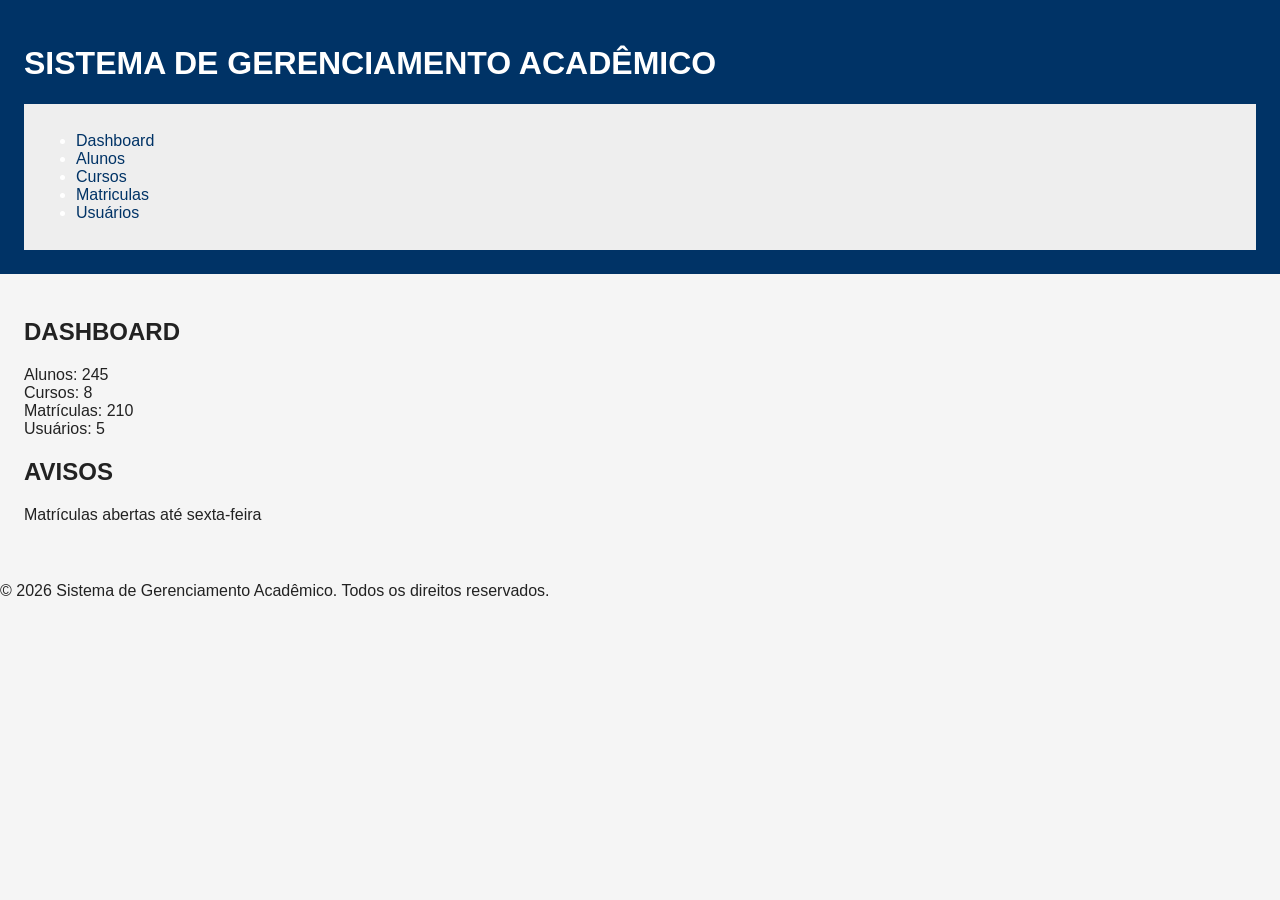
==== index.html @ df307594 "git commit" ====
<!DOCTYPE html>
<html lang="pt-BR">
<head>
    <meta charset="UTF-8">
    <meta name="viewport" content="width=device-width, initial-scale=1.0">
    <link rel="stylesheet" href="css/style.css">
    <title>Dashboard</title>
</head>
<body>
<header>
    <h1>SISTEMA DE GERENCIAMENTO ACADÊMICO</h1>
           <nav>
                <ul>
                    <li><a href="index.html">Dashboard</a></li>
                    <li><a href="alunos.html">Alunos</a></li>
                    <li><a href="cursos.html">Cursos</a></li>
                    <li><a href="matriculas.html">Matriculas</a></li>
                    <li><a href="usuarios.html">Usuários</a></li>
                </ul>
            </nav>
</header>
<main>
    <section>
        <h2>DASHBOARD</h2>
        Alunos: 245<br>
        Cursos: 8<br>
        Matrículas: 210<br>
        Usuários: 5<br>
    </section>
    <section>
        <h2>AVISOS</h2>
        Matrículas abertas até sexta-feira<br>
    </section>
</main>

<footer>
    <br>
    <p>© 2026 Sistema de Gerenciamento Acadêmico. Todos os direitos reservados.</p>
</footer>

</body>
</html>
---- css/style.css ----
* {
  box-sizing: border-box;
}

body {
  margin: 0;
  font-family: Arial, sans-serif;
  color: #222222;
  background-color: #f5f5f5;
}

header {
  background-color: #003366;
  color: white;
  padding: 24px;
}

nav {
  background-color: #eeeeee;
  padding: 12px;
}

nav a {
  color: #003366;
  text-decoration: none;
  margin-right: 16px;
}

main {
  padding: 24px;
}

.card {
background-color: white;
border: 1px solid #dddddd;
padding: 20px;
margin-bottom: 16px;
}
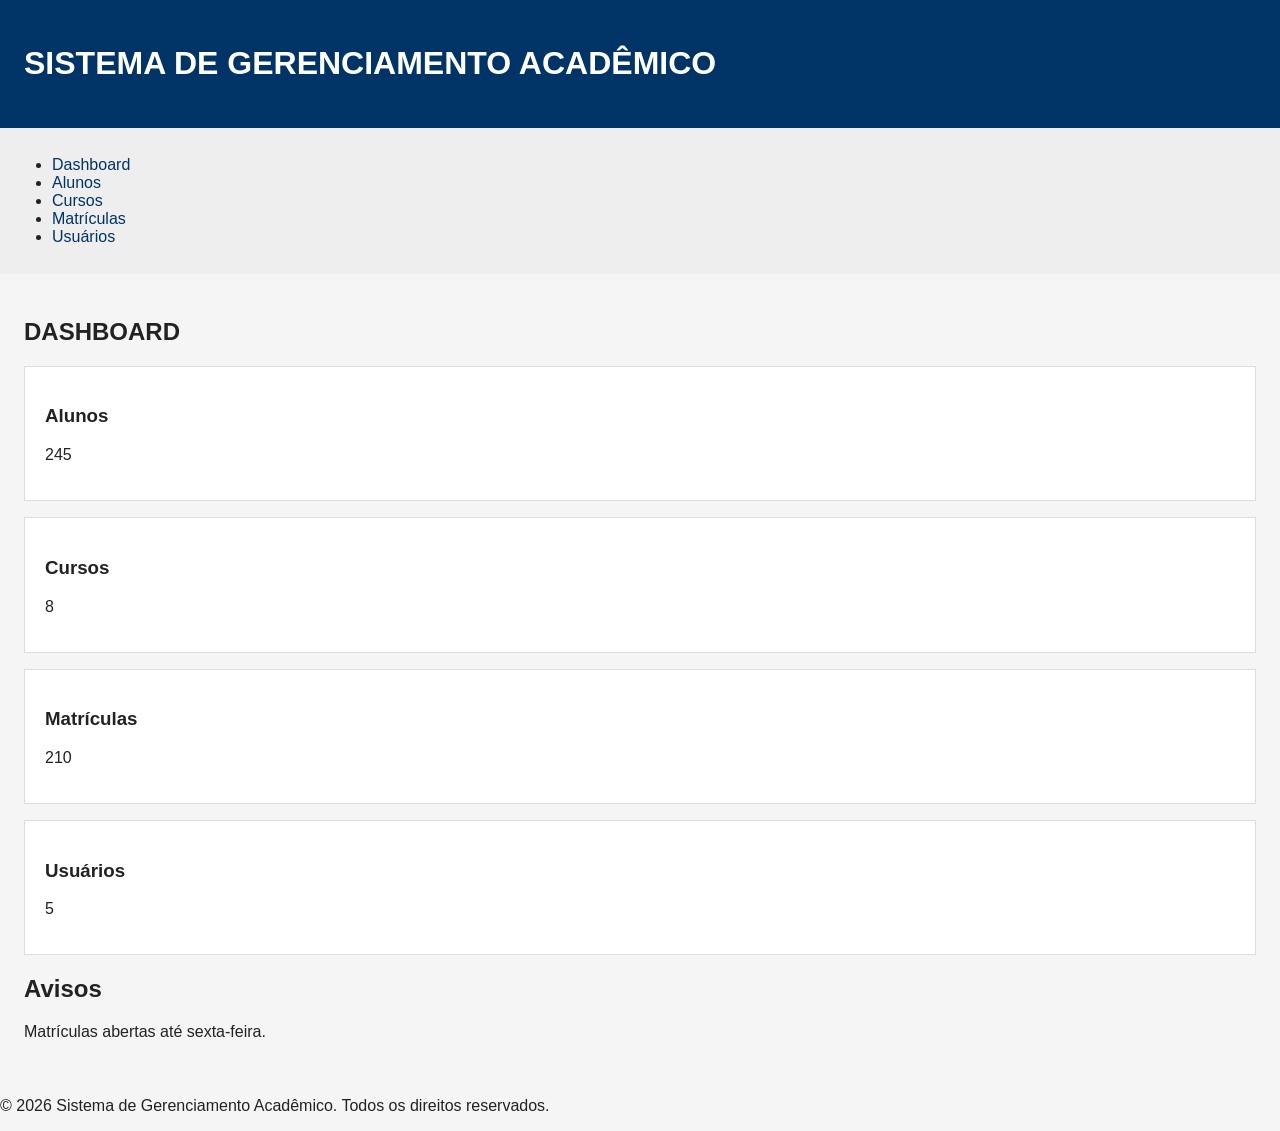
==== commit ff665d15: "versao2" ====
--- a/index.html
+++ b/index.html
@@ -6,35 +6,53 @@
     <link rel="stylesheet" href="css/style.css">
     <title>Dashboard</title>
 </head>
+
 <body>
-<header>
-    <h1>SISTEMA DE GERENCIAMENTO ACADÊMICO</h1>
+  <header>
+      <h1>SISTEMA DE GERENCIAMENTO ACADÊMICO</h1>
+  </header>
+
            <nav>
                 <ul>
                     <li><a href="index.html">Dashboard</a></li>
                     <li><a href="alunos.html">Alunos</a></li>
                     <li><a href="cursos.html">Cursos</a></li>
-                    <li><a href="matriculas.html">Matriculas</a></li>
+                    <li><a href="matriculas.html">Matrículas</a></li>
                     <li><a href="usuarios.html">Usuários</a></li>
                 </ul>
             </nav>
-</header>
+
 <main>
-    <section>
+    <section id="Dashboard">
         <h2>DASHBOARD</h2>
-        Alunos: 245<br>
-        Cursos: 8<br>
-        Matrículas: 210<br>
-        Usuários: 5<br>
+        <article class="card">
+          <h3>Alunos</h3>
+          <p>245</p>
+        </article>
+        <article class="card">
+          <h3>Cursos</h3>
+          <p>8</p>
+        </article>
+
+        <article class="card">
+          <h3>Matrículas</h3>
+          <p>210</p>
+        </article>
+
+        <article class="card">
+          <h3>Usuários</h3>
+          <p>5</p>
+        </article>
+
     </section>
-    <section>
-        <h2>AVISOS</h2>
-        Matrículas abertas até sexta-feira<br>
-    </section>
+
+    <aside class="aviso">
+       <h2>Avisos</h2>
+       <p>Matrículas abertas até sexta-feira.</p>
+    </aside>
 </main>
 
 <footer>
-    <br>
     <p>© 2026 Sistema de Gerenciamento Acadêmico. Todos os direitos reservados.</p>
 </footer>
 
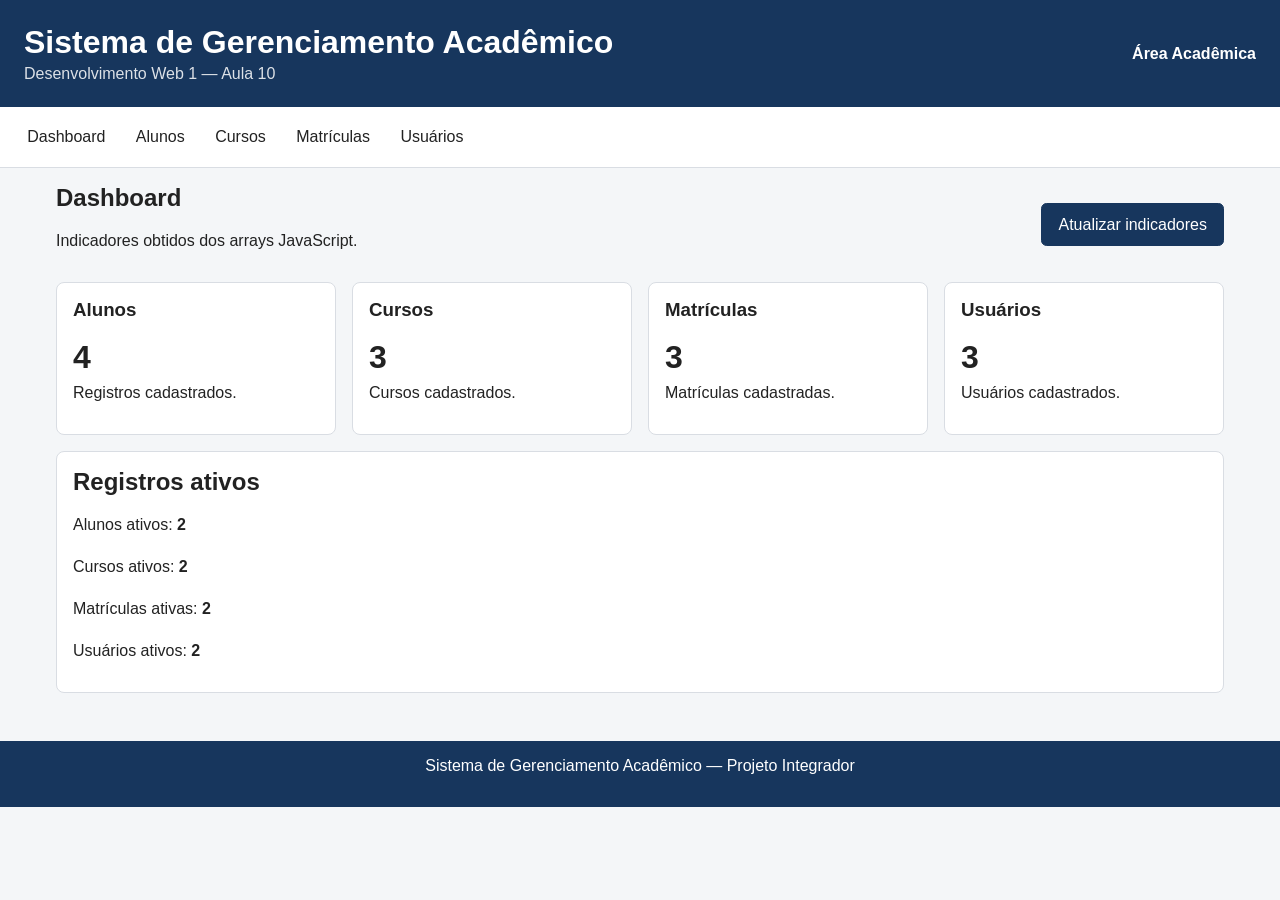
==== commit dbd6e6bf: "aula 10" ====
--- a/index.html
+++ b/index.html
@@ -1,60 +1,76 @@
-<!DOCTYPE html>
+<!doctype html>
 <html lang="pt-BR">
-<head>
-    <meta charset="UTF-8">
-    <meta name="viewport" content="width=device-width, initial-scale=1.0">
-    <link rel="stylesheet" href="css/style.css">
-    <title>Dashboard</title>
-</head>
-
-<body>
-  <header>
-      <h1>SISTEMA DE GERENCIAMENTO ACADÊMICO</h1>
-  </header>
-
-           <nav>
-                <ul>
-                    <li><a href="index.html">Dashboard</a></li>
-                    <li><a href="alunos.html">Alunos</a></li>
-                    <li><a href="cursos.html">Cursos</a></li>
-                    <li><a href="matriculas.html">Matrículas</a></li>
-                    <li><a href="usuarios.html">Usuários</a></li>
-                </ul>
-            </nav>
-
-<main>
-    <section id="Dashboard">
-        <h2>DASHBOARD</h2>
-        <article class="card">
-          <h3>Alunos</h3>
-          <p>245</p>
-        </article>
-        <article class="card">
-          <h3>Cursos</h3>
-          <p>8</p>
-        </article>
-
-        <article class="card">
-          <h3>Matrículas</h3>
-          <p>210</p>
-        </article>
-
-        <article class="card">
-          <h3>Usuários</h3>
-          <p>5</p>
-        </article>
-
-    </section>
-
-    <aside class="aviso">
-       <h2>Avisos</h2>
-       <p>Matrículas abertas até sexta-feira.</p>
-    </aside>
-</main>
-
-<footer>
-    <p>© 2026 Sistema de Gerenciamento Acadêmico. Todos os direitos reservados.</p>
-</footer>
-
-</body>
+  <head>
+    <meta charset="UTF-8" />
+    <meta name="viewport" content="width=device-width, initial-scale=1.0" />
+    <title>Dashboard | Sistema Acadêmico</title>
+    <link rel="stylesheet" href="css/style.css" />
+  </head>
+  <body>
+    <header class="cabecalho">
+      <div>
+        <h1 id="titulo-sistema">Sistema de Gerenciamento Acadêmico</h1>
+        <p class="subtitulo">Desenvolvimento Web 1 — Aula 10</p>
+      </div>
+      <span class="area-academica">Área Acadêmica</span>
+    </header>
+    <nav class="navegacao" aria-label="Navegação principal">
+      <ul class="menu">
+        <li><a href="index.html">Dashboard</a></li>
+        <li><a id="link-alunos" href="alunos.html">Alunos</a></li>
+        <li><a href="cursos.html">Cursos</a></li>
+        <li><a href="matriculas.html">Matrículas</a></li>
+        <li><a href="usuarios.html">Usuários</a></li>
+      </ul>
+    </nav>
+    <main>
+      <section id="dashboard">
+        <div class="secao-cabecalho">
+          <div>
+            <h2>Dashboard</h2>
+            <p>Indicadores obtidos dos arrays JavaScript.</p>
+          </div>
+          <button type="button" id="btn-atualizar-dashboard">
+            Atualizar indicadores
+          </button>
+        </div>
+        <div class="dashboard-grid">
+          <article class="card">
+            <h3>Alunos</h3>
+            <span class="indicador" id="total-alunos">0</span>
+            <p>Registros cadastrados.</p>
+          </article>
+          <article class="card">
+            <h3>Cursos</h3>
+            <span class="indicador" id="total-cursos">0</span>
+            <p>Cursos cadastrados.</p>
+          </article>
+          <article class="card">
+            <h3>Matrículas</h3>
+            <span class="indicador" id="total-matriculas">0</span>
+            <p>Matrículas cadastradas.</p>
+          </article>
+          <article class="card">
+            <h3>Usuários</h3>
+            <span class="indicador" id="total-usuarios">0</span>
+            <p>Usuários cadastrados.</p>
+          </article>
+        </div>
+        <section class="painel-secundario">
+          <h2>Registros ativos</h2>
+          <div class="lista-resumo">
+            <p>Alunos ativos: <strong id="alunos-ativos">0</strong></p>
+            <p>Cursos ativos: <strong id="cursos-ativos">0</strong></p>
+            <p>Matrículas ativas: <strong id="matriculas-ativas">0</strong></p>
+            <p>Usuários ativos: <strong id="usuarios-ativos">0</strong></p>
+          </div>
+        </section>
+      </section>
+    </main>
+    <footer class="rodape">
+      <p>Sistema de Gerenciamento Acadêmico — Projeto Integrador</p>
+    </footer>
+    <script src="js/dados.js"></script>
+    <script src="js/app.js"></script>
+  </body>
 </html>
--- a/css/style.css
+++ b/css/style.css
@@ -1,38 +1,327 @@
+/* ==========================================================================
+   Configurações Globais e Resets
+   ========================================================================== */
 * {
   box-sizing: border-box;
 }
 
+:root {
+  font-family: Arial, sans-serif;
+  color: #222;
+  background: #f4f6f8;
+}
+
 body {
   margin: 0;
-  font-family: Arial, sans-serif;
-  color: #222222;
-  background-color: #f5f5f5;
-}
-
-header {
-  background-color: #003366;
-  color: white;
-  padding: 24px;
-}
-
-nav {
-  background-color: #eeeeee;
-  padding: 12px;
-}
-
-nav a {
-  color: #003366;
+}
+
+h1, h2, h3, p {
+  margin-top: 0;
+}
+
+a {
+  color: inherit;
+}
+
+code {
+  font-family: Consolas, monospace;
+}
+
+/* ==========================================================================
+   Acessibilidade e Foco
+   ========================================================================== */
+button:focus,
+a:focus,
+input:focus,
+select:focus {
+  outline: 3px solid #9ec5fe;
+  outline-offset: 2px;
+}
+
+/* ==========================================================================
+   Cabeçalho e Navegação
+   ========================================================================== */
+.cabecalho {
+  display: flex;
+  flex-direction: column;
+  gap: .5rem;
+  padding: 1rem;
+  background: #17365d;
+  color: #fff;
+}
+
+.cabecalho h1 {
+  margin-bottom: .25rem;
+  font-size: 1.5rem;
+}
+
+.subtitulo {
+  margin: 0;
+  opacity: .85;
+}
+
+.area-academica {
+  font-weight: 700;
+}
+
+.navegacao {
+  padding: .75rem 1rem;
+  background: #fff;
+  border-bottom: 1px solid #d9dde3;
+}
+
+.menu {
+  display: flex;
+  flex-direction: column;
+  gap: .5rem;
+  padding: 0;
+  margin: 0;
+  list-style: none;
+}
+
+.menu a {
+  display: block;
+  padding: .55rem .7rem;
   text-decoration: none;
-  margin-right: 16px;
-}
-
+  border-radius: .35rem;
+}
+
+.menu a:hover,
+.menu a:focus {
+  background: #eef3f8;
+}
+
+/* ==========================================================================
+   Estrutura de Layout e Páginas
+   ========================================================================== */
 main {
-  padding: 24px;
+  width: 100%;
+  max-width: 1200px;
+  margin: 0 auto;
+  padding: 1rem;
+}
+
+.secao-cabecalho {
+  display: flex;
+  flex-direction: column;
+  gap: 1rem;
+  margin-bottom: 1rem;
+}
+
+.dashboard-grid,
+.lista-grid {
+  display: grid;
+  grid-template-columns: 1fr;
+  gap: 1rem;
+}
+
+/* ==========================================================================
+   Componentes, Cards e Painéis
+   ========================================================================== */
+.card,
+.painel-secundario,
+.detalhes,
+.preview,
+form {
+  background: #fff;
+  border: 1px solid #d9dde3;
+  border-radius: .5rem;
+  padding: 1rem;
 }
 
 .card {
-background-color: white;
-border: 1px solid #dddddd;
-padding: 20px;
-margin-bottom: 16px;
-}+  min-width: 0;
+}
+
+.indicador {
+  display: block;
+  margin: .5rem 0;
+  font-size: 2rem;
+  font-weight: 700;
+}
+
+.lista-resumo {
+  display: grid;
+  gap: .5rem;
+}
+
+.painel-secundario,
+.detalhes,
+.preview {
+  margin-top: 1rem;
+}
+
+.observacao {
+  margin-top: 1rem;
+  padding: .75rem;
+  background: #fff;
+  border-left: 4px solid #17365d;
+}
+
+.destaque {
+  border: 2px solid currentColor;
+}
+
+/* ==========================================================================
+   Formulários e Elementos de Entrada
+   ========================================================================== */
+.filtros {
+  display: grid;
+  grid-template-columns: 1fr;
+  gap: 1rem;
+  align-items: end;
+  margin-bottom: 1rem;
+}
+
+label {
+  display: block;
+  margin-bottom: .35rem;
+  font-weight: 700;
+}
+
+input, select, textarea, button {
+  font: inherit;
+}
+
+input, select, textarea {
+  width: 100%;
+  padding: .7rem;
+  border: 1px solid #bfc6cf;
+  border-radius: .35rem;
+}
+
+fieldset {
+  margin: 0 0 1rem;
+  padding: 1rem;
+  border: 1px solid #d9dde3;
+  border-radius: .35rem;
+}
+
+fieldset input,
+fieldset select {
+  margin-bottom: 1rem;
+}
+
+/* ==========================================================================
+   Botões e Ações
+   ========================================================================== */
+button,
+.botao-link {
+  display: inline-block;
+  padding: .7rem 1rem;
+  border: 1px solid #17365d;
+  border-radius: .35rem;
+  background: #17365d;
+  color: #fff;
+  text-decoration: none;
+  cursor: pointer;
+}
+
+.botao-secundario {
+  background: #fff;
+  color: #17365d;
+}
+
+.acoes,
+.card-acoes {
+  display: flex;
+  flex-direction: column;
+  gap: .75rem;
+}
+
+.card-acoes {
+  margin-top: 1rem;
+}
+
+/* ==========================================================================
+   Estados, Mensagens e Status
+   ========================================================================== */
+.mensagem {
+  min-height: 1.5rem;
+  font-weight: 700;
+}
+
+.mensagem-sucesso {
+  color: #165b33;
+}
+
+.mensagem-aviso {
+  color: #8a4b00;
+}
+
+.status-ativo {
+  font-weight: 700;
+}
+
+.status-inativo {
+  opacity: .7;
+}
+
+.status-trancado {
+  font-style: italic;
+}
+
+/* ==========================================================================
+   Rodapé
+   ========================================================================== */
+.rodape {
+  margin-top: 2rem;
+  padding: 1rem;
+  text-align: center;
+  background: #17365d;
+  color: #fff;
+}
+
+/* ==========================================================================
+   Media Queries (Responsividade)
+   ========================================================================== */
+@media (min-width: 768px) {
+  .cabecalho {
+    flex-direction: row;
+    justify-content: space-between;
+    align-items: center;
+    padding: 1.5rem;
+  }
+
+  .cabecalho h1 {
+    font-size: 2rem;
+  }
+
+  .menu {
+    flex-direction: row;
+    flex-wrap: wrap;
+  }
+
+  .secao-cabecalho {
+    flex-direction: row;
+    justify-content: space-between;
+    align-items: center;
+  }
+
+  .dashboard-grid {
+    grid-template-columns: repeat(2, 1fr);
+  }
+
+  .lista-grid {
+    grid-template-columns: repeat(2, 1fr);
+  }
+
+  .filtros {
+    grid-template-columns: 2fr 1fr auto;
+  }
+
+  .acoes,
+  .card-acoes {
+    flex-direction: row;
+  }
+}
+
+@media (min-width: 1024px) {
+  .dashboard-grid {
+    grid-template-columns: repeat(4, 1fr);
+  }
+
+  .lista-grid {
+    grid-template-columns: repeat(3, 1fr);
+  }
+}
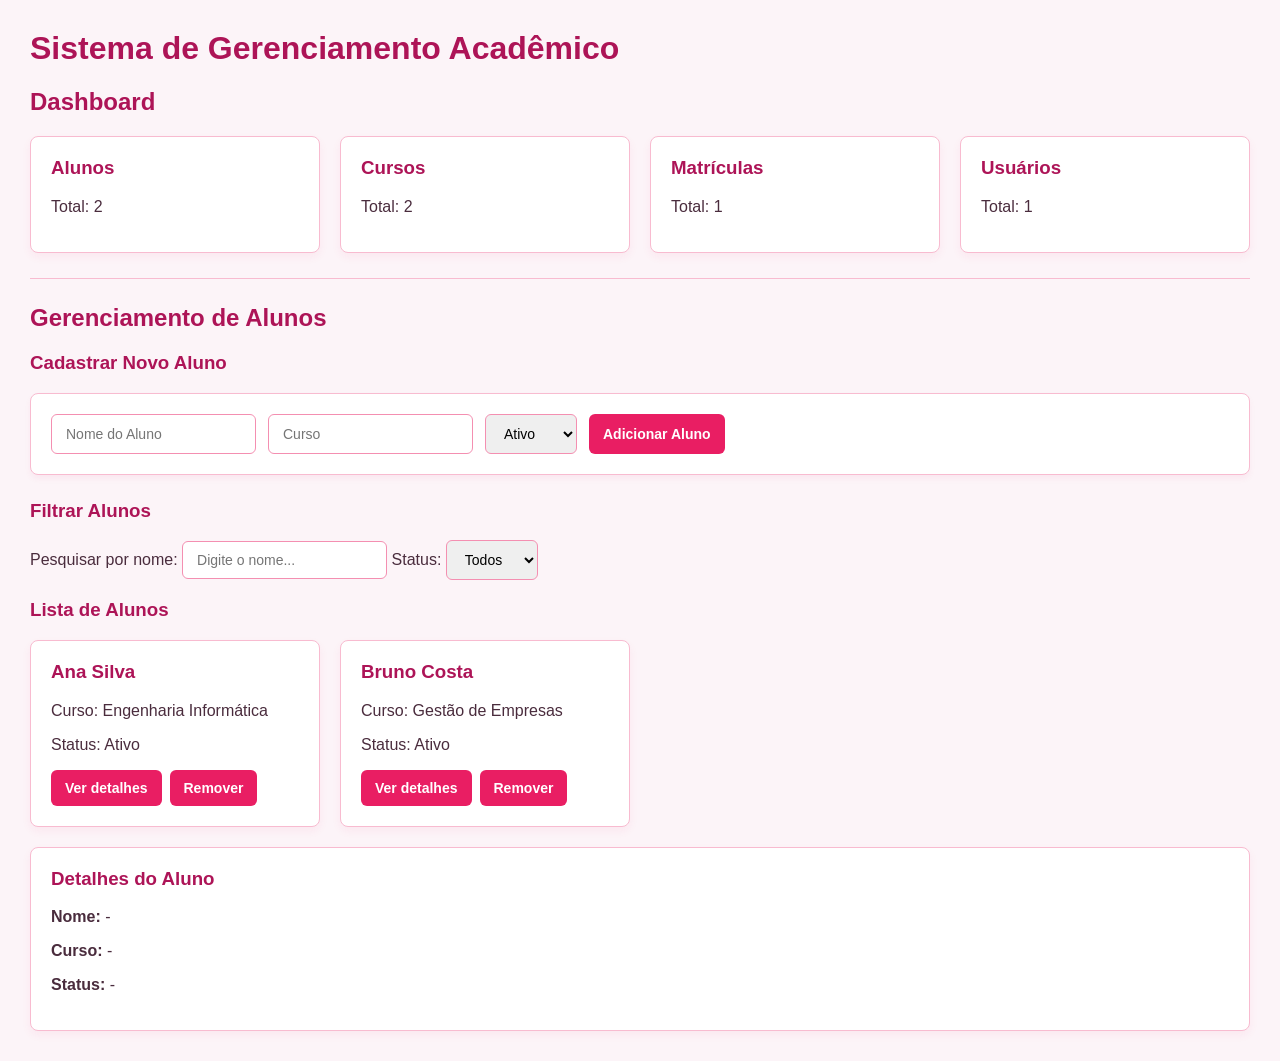
==== commit 9492a626: "novas atualizações" ====
--- a/index.html
+++ b/index.html
@@ -1,76 +1,308 @@
-<!doctype html>
-<html lang="pt-BR">
-  <head>
-    <meta charset="UTF-8" />
-    <meta name="viewport" content="width=device-width, initial-scale=1.0" />
-    <title>Dashboard | Sistema Acadêmico</title>
-    <link rel="stylesheet" href="css/style.css" />
-  </head>
-  <body>
-    <header class="cabecalho">
-      <div>
-        <h1 id="titulo-sistema">Sistema de Gerenciamento Acadêmico</h1>
-        <p class="subtitulo">Desenvolvimento Web 1 — Aula 10</p>
-      </div>
-      <span class="area-academica">Área Acadêmica</span>
-    </header>
-    <nav class="navegacao" aria-label="Navegação principal">
-      <ul class="menu">
-        <li><a href="index.html">Dashboard</a></li>
-        <li><a id="link-alunos" href="alunos.html">Alunos</a></li>
-        <li><a href="cursos.html">Cursos</a></li>
-        <li><a href="matriculas.html">Matrículas</a></li>
-        <li><a href="usuarios.html">Usuários</a></li>
-      </ul>
-    </nav>
-    <main>
-      <section id="dashboard">
-        <div class="secao-cabecalho">
-          <div>
-            <h2>Dashboard</h2>
-            <p>Indicadores obtidos dos arrays JavaScript.</p>
-          </div>
-          <button type="button" id="btn-atualizar-dashboard">
-            Atualizar indicadores
-          </button>
+<!DOCTYPE html>
+<html lang="pt">
+<head>
+    <meta charset="UTF-8">
+    <title>Sistema Acadêmico - Rosa Elegante</title>
+    <style>
+        /* TEMA ROSA ELEGANTE */
+        body {
+            font-family: 'Segoe UI', Tahoma, Geneva, Verdana, sans-serif;
+            margin: 30px;
+            background-color: #fcf4f8;
+            color: #4a2c3d;
+        }
+
+        h1, h2, h3 {
+            color: #ad1457;
+        }
+
+        form {
+            margin-bottom: 25px;
+            display: flex;
+            gap: 12px;
+            flex-wrap: wrap;
+            background: #ffffff;
+            padding: 20px;
+            border-radius: 8px;
+            box-shadow: 0 4px 6px rgba(216, 27, 96, 0.05);
+            border: 1px solid #f8bbd0;
+        }
+
+        input, select, button {
+            padding: 10px 14px;
+            font-size: 14px;
+            border-radius: 6px;
+            border: 1px solid #f48fb1;
+        }
+
+        input:focus, select:focus {
+            outline: none;
+            border-color: #e91e63;
+            box-shadow: 0 0 5px rgba(233, 30, 99, 0.2);
+        }
+
+        button {
+            background-color: #e91e63;
+            color: white;
+            border: none;
+            cursor: pointer;
+            font-weight: 600;
+            transition: background 0.2s ease;
+        }
+
+        button:hover {
+            background-color: #c2185b;
+        }
+
+        hr {
+            margin: 25px 0;
+            border: 0;
+            border-top: 1px solid #f8bbd0;
+        }
+
+        .lista-grid {
+            display: grid;
+            grid-template-columns: repeat(auto-fill, minmax(250px, 1fr));
+            gap: 20px;
+        }
+
+        .card {
+            background: #fff;
+            border: 1px solid #f8bbd0;
+            padding: 20px;
+            border-radius: 8px;
+            box-shadow: 0 4px 10px rgba(233, 30, 99, 0.06);
+            transition: transform 0.2s ease;
+        }
+
+        .card:hover {
+            transform: translateY(-2px);
+            box-shadow: 0 6px 12px rgba(233, 30, 99, 0.1);
+        }
+
+        .card h3 {
+            margin-top: 0;
+            color: #ad1457;
+        }
+    </style>
+</head>
+<body>
+
+    <h1>Sistema de Gerenciamento Acadêmico</h1>
+
+    <!-- 1. DASHBOARD -->
+    <section>
+        <h2>Dashboard</h2>
+        <div class="lista-grid">
+            <div class="card">
+                <h3>Alunos</h3>
+                <p>Total: <span id="total-alunos">0</span></p>
+            </div>
+            <div class="card">
+                <h3>Cursos</h3>
+                <p>Total: <span id="total-cursos">0</span></p>
+            </div>
+            <div class="card">
+                <h3>Matrículas</h3>
+                <p>Total: <span id="total-matriculas">0</span></p>
+            </div>
+            <div class="card">
+                <h3>Usuários</h3>
+                <p>Total: <span id="total-usuarios">0</span></p>
+            </div>
         </div>
-        <div class="dashboard-grid">
-          <article class="card">
-            <h3>Alunos</h3>
-            <span class="indicador" id="total-alunos">0</span>
-            <p>Registros cadastrados.</p>
-          </article>
-          <article class="card">
-            <h3>Cursos</h3>
-            <span class="indicador" id="total-cursos">0</span>
-            <p>Cursos cadastrados.</p>
-          </article>
-          <article class="card">
-            <h3>Matrículas</h3>
-            <span class="indicador" id="total-matriculas">0</span>
-            <p>Matrículas cadastradas.</p>
-          </article>
-          <article class="card">
-            <h3>Usuários</h3>
-            <span class="indicador" id="total-usuarios">0</span>
-            <p>Usuários cadastrados.</p>
-          </article>
+    </section>
+
+    <hr>
+
+    <!-- 2. GESTÃO DE ALUNOS -->
+    <section>
+        <h2>Gerenciamento de Alunos</h2>
+
+        <h3>Cadastrar Novo Aluno</h3>
+        <form id="form-aluno">
+            <input type="text" id="nome-aluno" placeholder="Nome do Aluno" required>
+            <input type="text" id="curso-aluno" placeholder="Curso" required>
+            <select id="status-aluno">
+                <option value="Ativo">Ativo</option>
+                <option value="Inativo">Inativo</option>
+            </select>
+            <button type="submit">Adicionar Aluno</button>
+        </form>
+
+        <h3>Filtrar Alunos</h3>
+        <div>
+            <label for="busca">Pesquisar por nome:</label>
+            <input type="text" id="busca" placeholder="Digite o nome...">
+            
+            <label for="filtro-status">Status:</label>
+            <select id="filtro-status">
+                <option value="">Todos</option>
+                <option value="Ativo">Ativo</option>
+                <option value="Inativo">Inativo</option>
+            </select>
         </div>
-        <section class="painel-secundario">
-          <h2>Registros ativos</h2>
-          <div class="lista-resumo">
-            <p>Alunos ativos: <strong id="alunos-ativos">0</strong></p>
-            <p>Cursos ativos: <strong id="cursos-ativos">0</strong></p>
-            <p>Matrículas ativas: <strong id="matriculas-ativas">0</strong></p>
-            <p>Usuários ativos: <strong id="usuarios-ativos">0</strong></p>
-          </div>
-        </section>
-      </section>
-    </main>
-    <footer class="rodape">
-      <p>Sistema de Gerenciamento Acadêmico — Projeto Integrador</p>
-    </footer>
-    <script src="js/dados.js"></script>
-    <script src="js/app.js"></script>
-  </body>
-</html>
+
+        <h3>Lista de Alunos</h3>
+        <div id="lista-alunos" class="lista-grid"></div>
+
+        <div id="detalhes-aluno" class="card" style="margin-top: 20px;">
+            <h3>Detalhes do Aluno</h3>
+            <p><strong>Nome:</strong> <span id="detalhe-nome">-</span></p>
+            <p><strong>Curso:</strong> <span id="detalhe-curso">-</span></p>
+            <p><strong>Status:</strong> <span id="detalhe-status">-</span></p>
+        </div>
+    </section>
+
+    <!-- SCRIPT INTEGRADO SEM DEPENDÊNCIA DE FICHEIROS EXTERNOS -->
+    <script>
+        // Dados Iniciais
+        const alunos = [
+            { id: 1, nome: "Ana Silva", curso: "Engenharia Informática", status: "Ativo" },
+            { id: 2, nome: "Bruno Costa", curso: "Gestão de Empresas", status: "Ativo" }
+        ];
+
+        const cursosCadastrados = [
+            { id: 1, nome: "Engenharia Informática", cargaHoraria: "360h" },
+            { id: 2, nome: "Gestão de Empresas", cargaHoraria: "300h" }
+        ];
+
+        const matriculas = [
+            { id: "MAT-202601", aluno: "Ana Silva", curso: "Engenharia Informática", data: "03/03/2026", turno: "Manhã", semestre: "1º Semestre", status: "Confirmada" }
+        ];
+
+        const usuarios = [
+            { id: 1, nome: "Administrador", email: "admin@escola.com", perfil: "Administrador" }
+        ];
+
+        // Funções do Sistema
+        function atualizarDashboard() {
+            const elAlunos = document.querySelector("#total-alunos");
+            const elCursos = document.querySelector("#total-cursos");
+            const elMatriculas = document.querySelector("#total-matriculas");
+            const elUsuarios = document.querySelector("#total-usuarios");
+
+            if (elAlunos) elAlunos.textContent = alunos.length;
+            if (elCursos) elCursos.textContent = cursosCadastrados.length;
+            if (elMatriculas) elMatriculas.textContent = matriculas.length;
+            if (elUsuarios) elUsuarios.textContent = usuarios.length;
+        }
+
+        function criarCardAluno(aluno) {
+            const cardAluno = document.createElement("article");
+            cardAluno.classList.add("card");
+
+            const nome = document.createElement("h3");
+            nome.textContent = aluno.nome;
+
+            const curso = document.createElement("p");
+            curso.textContent = `Curso: ${aluno.curso}`;
+
+            const status = document.createElement("p");
+            status.textContent = `Status: ${aluno.status}`;
+
+            const btnDetalhes = document.createElement("button");
+            btnDetalhes.textContent = "Ver detalhes";
+            btnDetalhes.style.marginRight = "8px";
+            btnDetalhes.addEventListener("click", () => exibirDetalhesAluno(aluno));
+
+            const btnRemover = document.createElement("button");
+            btnRemover.textContent = "Remover";
+            btnRemover.addEventListener("click", () => {
+                const index = alunos.findIndex(a => a.id === aluno.id);
+                if (index !== -1) {
+                    alunos.splice(index, 1);
+                    aplicarFiltros();
+                    atualizarDashboard();
+                }
+            });
+
+            cardAluno.append(nome, curso, status, btnDetalhes, btnRemover);
+            return cardAluno;
+        }
+
+        function renderizarAlunos(lista) {
+            const listaAlunosElemento = document.querySelector("#lista-alunos");
+            if (!listaAlunosElemento) return;
+
+            listaAlunosElemento.textContent = "";
+
+            for (const aluno of lista) {
+                const card = criarCardAluno(aluno);
+                listaAlunosElemento.append(card);
+            }
+        }
+
+        function aplicarFiltros() {
+            const campoBusca = document.querySelector("#busca");
+            const filtroStatus = document.querySelector("#filtro-status");
+
+            const termo = campoBusca ? campoBusca.value.toLowerCase() : "";
+            const statusSelecionado = filtroStatus ? filtroStatus.value.toLowerCase() : "";
+
+            const filtrados = alunos.filter((aluno) => {
+                const correspondeNome = aluno.nome.toLowerCase().includes(termo);
+                const correspondeStatus = statusSelecionado === "" || aluno.status.toLowerCase() === statusSelecionado;
+                return correspondeNome && correspondeStatus;
+            });
+
+            const listaAlunosElemento = document.querySelector("#lista-alunos");
+            if (!listaAlunosElemento) return;
+
+            listaAlunosElemento.textContent = "";
+
+            if (filtrados.length === 0) {
+                const mensagem = document.createElement("p");
+                mensagem.textContent = "Nenhum aluno encontrado.";
+                listaAlunosElemento.append(mensagem);
+            } else {
+                renderizarAlunos(filtrados);
+            }
+        }
+
+        function exibirDetalhesAluno(aluno) {
+            const elNome = document.querySelector("#detalhe-nome");
+            const elCurso = document.querySelector("#detalhe-curso");
+            const elStatus = document.querySelector("#detalhe-status");
+
+            if (elNome) elNome.textContent = aluno.nome;
+            if (elCurso) elCurso.textContent = aluno.curso;
+            if (elStatus) elStatus.textContent = aluno.status;
+        }
+
+        // Eventos
+        document.addEventListener("DOMContentLoaded", () => {
+            atualizarDashboard();
+            renderizarAlunos(alunos);
+
+            const formAluno = document.querySelector("#form-aluno");
+            if (formAluno) {
+                formAluno.addEventListener("submit", function(evento) {
+                    evento.preventDefault();
+
+                    const nomeInput = document.querySelector("#nome-aluno").value;
+                    const cursoInput = document.querySelector("#curso-aluno").value;
+                    const statusInput = document.querySelector("#status-aluno").value;
+
+                    const novoAluno = {
+                        id: alunos.length + 1,
+                        nome: nomeInput,
+                        curso: cursoInput,
+                        status: statusInput
+                    };
+
+                    alunos.push(novoAluno);
+                    aplicarFiltros();
+                    atualizarDashboard();
+                    formAluno.reset();
+                });
+            }
+
+            const campoBusca = document.querySelector("#busca");
+            const filtroStatus = document.querySelector("#filtro-status");
+            if (campoBusca) campoBusca.addEventListener("input", aplicarFiltros);
+            if (filtroStatus) filtroStatus.addEventListener("change", aplicarFiltros);
+        });
+    </script>
+</body>
+</html>
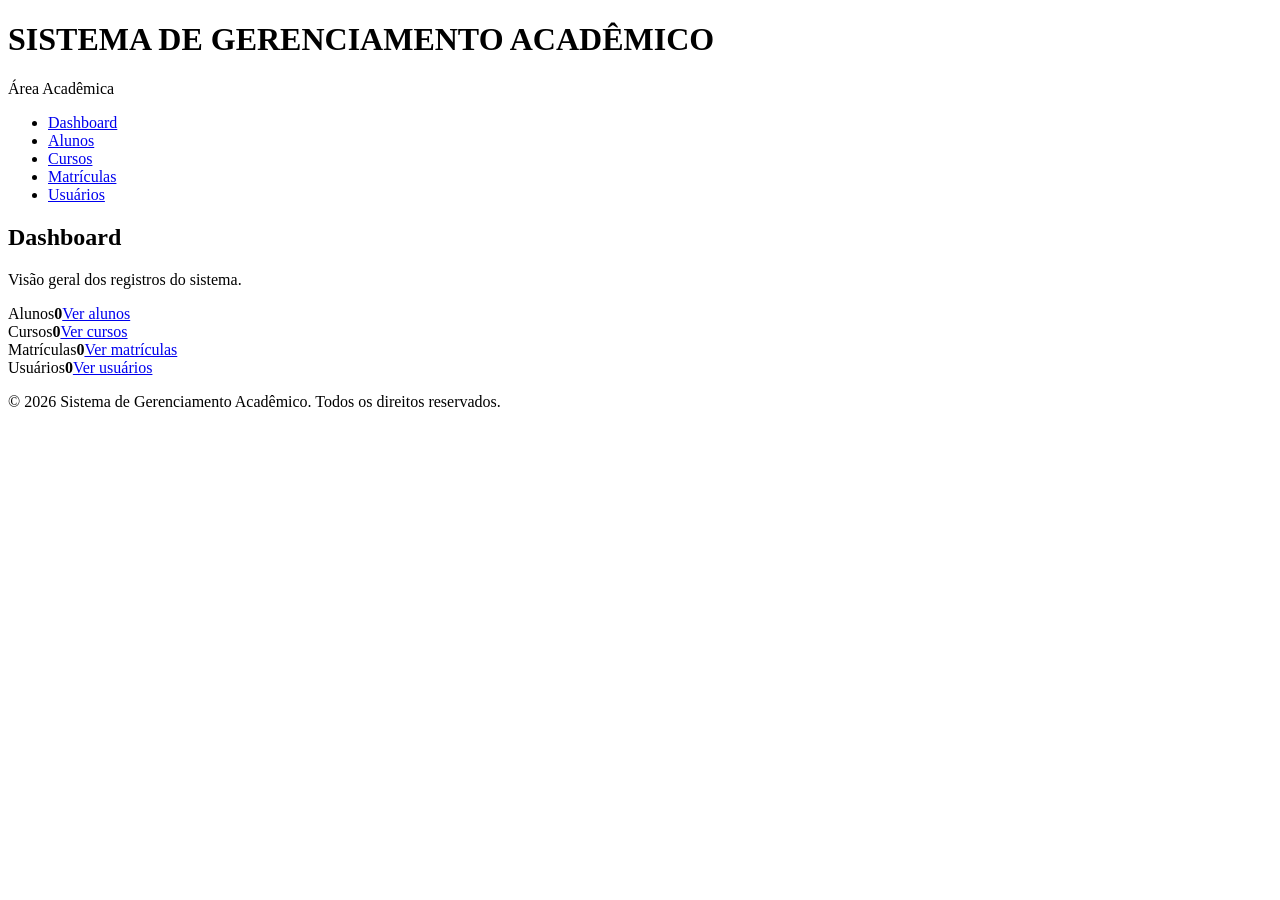
==== commit e8243d48: "atualização 11_part3" ====
--- a/index.html
+++ b/index.html
@@ -1,308 +1,11 @@
 <!DOCTYPE html>
-<html lang="pt">
-<head>
-    <meta charset="UTF-8">
-    <title>Sistema Acadêmico - Rosa Elegante</title>
-    <style>
-        /* TEMA ROSA ELEGANTE */
-        body {
-            font-family: 'Segoe UI', Tahoma, Geneva, Verdana, sans-serif;
-            margin: 30px;
-            background-color: #fcf4f8;
-            color: #4a2c3d;
-        }
-
-        h1, h2, h3 {
-            color: #ad1457;
-        }
-
-        form {
-            margin-bottom: 25px;
-            display: flex;
-            gap: 12px;
-            flex-wrap: wrap;
-            background: #ffffff;
-            padding: 20px;
-            border-radius: 8px;
-            box-shadow: 0 4px 6px rgba(216, 27, 96, 0.05);
-            border: 1px solid #f8bbd0;
-        }
-
-        input, select, button {
-            padding: 10px 14px;
-            font-size: 14px;
-            border-radius: 6px;
-            border: 1px solid #f48fb1;
-        }
-
-        input:focus, select:focus {
-            outline: none;
-            border-color: #e91e63;
-            box-shadow: 0 0 5px rgba(233, 30, 99, 0.2);
-        }
-
-        button {
-            background-color: #e91e63;
-            color: white;
-            border: none;
-            cursor: pointer;
-            font-weight: 600;
-            transition: background 0.2s ease;
-        }
-
-        button:hover {
-            background-color: #c2185b;
-        }
-
-        hr {
-            margin: 25px 0;
-            border: 0;
-            border-top: 1px solid #f8bbd0;
-        }
-
-        .lista-grid {
-            display: grid;
-            grid-template-columns: repeat(auto-fill, minmax(250px, 1fr));
-            gap: 20px;
-        }
-
-        .card {
-            background: #fff;
-            border: 1px solid #f8bbd0;
-            padding: 20px;
-            border-radius: 8px;
-            box-shadow: 0 4px 10px rgba(233, 30, 99, 0.06);
-            transition: transform 0.2s ease;
-        }
-
-        .card:hover {
-            transform: translateY(-2px);
-            box-shadow: 0 6px 12px rgba(233, 30, 99, 0.1);
-        }
-
-        .card h3 {
-            margin-top: 0;
-            color: #ad1457;
-        }
-    </style>
-</head>
-<body>
-
-    <h1>Sistema de Gerenciamento Acadêmico</h1>
-
-    <!-- 1. DASHBOARD -->
-    <section>
-        <h2>Dashboard</h2>
-        <div class="lista-grid">
-            <div class="card">
-                <h3>Alunos</h3>
-                <p>Total: <span id="total-alunos">0</span></p>
-            </div>
-            <div class="card">
-                <h3>Cursos</h3>
-                <p>Total: <span id="total-cursos">0</span></p>
-            </div>
-            <div class="card">
-                <h3>Matrículas</h3>
-                <p>Total: <span id="total-matriculas">0</span></p>
-            </div>
-            <div class="card">
-                <h3>Usuários</h3>
-                <p>Total: <span id="total-usuarios">0</span></p>
-            </div>
-        </div>
-    </section>
-
-    <hr>
-
-    <!-- 2. GESTÃO DE ALUNOS -->
-    <section>
-        <h2>Gerenciamento de Alunos</h2>
-
-        <h3>Cadastrar Novo Aluno</h3>
-        <form id="form-aluno">
-            <input type="text" id="nome-aluno" placeholder="Nome do Aluno" required>
-            <input type="text" id="curso-aluno" placeholder="Curso" required>
-            <select id="status-aluno">
-                <option value="Ativo">Ativo</option>
-                <option value="Inativo">Inativo</option>
-            </select>
-            <button type="submit">Adicionar Aluno</button>
-        </form>
-
-        <h3>Filtrar Alunos</h3>
-        <div>
-            <label for="busca">Pesquisar por nome:</label>
-            <input type="text" id="busca" placeholder="Digite o nome...">
-            
-            <label for="filtro-status">Status:</label>
-            <select id="filtro-status">
-                <option value="">Todos</option>
-                <option value="Ativo">Ativo</option>
-                <option value="Inativo">Inativo</option>
-            </select>
-        </div>
-
-        <h3>Lista de Alunos</h3>
-        <div id="lista-alunos" class="lista-grid"></div>
-
-        <div id="detalhes-aluno" class="card" style="margin-top: 20px;">
-            <h3>Detalhes do Aluno</h3>
-            <p><strong>Nome:</strong> <span id="detalhe-nome">-</span></p>
-            <p><strong>Curso:</strong> <span id="detalhe-curso">-</span></p>
-            <p><strong>Status:</strong> <span id="detalhe-status">-</span></p>
-        </div>
-    </section>
-
-    <!-- SCRIPT INTEGRADO SEM DEPENDÊNCIA DE FICHEIROS EXTERNOS -->
-    <script>
-        // Dados Iniciais
-        const alunos = [
-            { id: 1, nome: "Ana Silva", curso: "Engenharia Informática", status: "Ativo" },
-            { id: 2, nome: "Bruno Costa", curso: "Gestão de Empresas", status: "Ativo" }
-        ];
-
-        const cursosCadastrados = [
-            { id: 1, nome: "Engenharia Informática", cargaHoraria: "360h" },
-            { id: 2, nome: "Gestão de Empresas", cargaHoraria: "300h" }
-        ];
-
-        const matriculas = [
-            { id: "MAT-202601", aluno: "Ana Silva", curso: "Engenharia Informática", data: "03/03/2026", turno: "Manhã", semestre: "1º Semestre", status: "Confirmada" }
-        ];
-
-        const usuarios = [
-            { id: 1, nome: "Administrador", email: "admin@escola.com", perfil: "Administrador" }
-        ];
-
-        // Funções do Sistema
-        function atualizarDashboard() {
-            const elAlunos = document.querySelector("#total-alunos");
-            const elCursos = document.querySelector("#total-cursos");
-            const elMatriculas = document.querySelector("#total-matriculas");
-            const elUsuarios = document.querySelector("#total-usuarios");
-
-            if (elAlunos) elAlunos.textContent = alunos.length;
-            if (elCursos) elCursos.textContent = cursosCadastrados.length;
-            if (elMatriculas) elMatriculas.textContent = matriculas.length;
-            if (elUsuarios) elUsuarios.textContent = usuarios.length;
-        }
-
-        function criarCardAluno(aluno) {
-            const cardAluno = document.createElement("article");
-            cardAluno.classList.add("card");
-
-            const nome = document.createElement("h3");
-            nome.textContent = aluno.nome;
-
-            const curso = document.createElement("p");
-            curso.textContent = `Curso: ${aluno.curso}`;
-
-            const status = document.createElement("p");
-            status.textContent = `Status: ${aluno.status}`;
-
-            const btnDetalhes = document.createElement("button");
-            btnDetalhes.textContent = "Ver detalhes";
-            btnDetalhes.style.marginRight = "8px";
-            btnDetalhes.addEventListener("click", () => exibirDetalhesAluno(aluno));
-
-            const btnRemover = document.createElement("button");
-            btnRemover.textContent = "Remover";
-            btnRemover.addEventListener("click", () => {
-                const index = alunos.findIndex(a => a.id === aluno.id);
-                if (index !== -1) {
-                    alunos.splice(index, 1);
-                    aplicarFiltros();
-                    atualizarDashboard();
-                }
-            });
-
-            cardAluno.append(nome, curso, status, btnDetalhes, btnRemover);
-            return cardAluno;
-        }
-
-        function renderizarAlunos(lista) {
-            const listaAlunosElemento = document.querySelector("#lista-alunos");
-            if (!listaAlunosElemento) return;
-
-            listaAlunosElemento.textContent = "";
-
-            for (const aluno of lista) {
-                const card = criarCardAluno(aluno);
-                listaAlunosElemento.append(card);
-            }
-        }
-
-        function aplicarFiltros() {
-            const campoBusca = document.querySelector("#busca");
-            const filtroStatus = document.querySelector("#filtro-status");
-
-            const termo = campoBusca ? campoBusca.value.toLowerCase() : "";
-            const statusSelecionado = filtroStatus ? filtroStatus.value.toLowerCase() : "";
-
-            const filtrados = alunos.filter((aluno) => {
-                const correspondeNome = aluno.nome.toLowerCase().includes(termo);
-                const correspondeStatus = statusSelecionado === "" || aluno.status.toLowerCase() === statusSelecionado;
-                return correspondeNome && correspondeStatus;
-            });
-
-            const listaAlunosElemento = document.querySelector("#lista-alunos");
-            if (!listaAlunosElemento) return;
-
-            listaAlunosElemento.textContent = "";
-
-            if (filtrados.length === 0) {
-                const mensagem = document.createElement("p");
-                mensagem.textContent = "Nenhum aluno encontrado.";
-                listaAlunosElemento.append(mensagem);
-            } else {
-                renderizarAlunos(filtrados);
-            }
-        }
-
-        function exibirDetalhesAluno(aluno) {
-            const elNome = document.querySelector("#detalhe-nome");
-            const elCurso = document.querySelector("#detalhe-curso");
-            const elStatus = document.querySelector("#detalhe-status");
-
-            if (elNome) elNome.textContent = aluno.nome;
-            if (elCurso) elCurso.textContent = aluno.curso;
-            if (elStatus) elStatus.textContent = aluno.status;
-        }
-
-        // Eventos
-        document.addEventListener("DOMContentLoaded", () => {
-            atualizarDashboard();
-            renderizarAlunos(alunos);
-
-            const formAluno = document.querySelector("#form-aluno");
-            if (formAluno) {
-                formAluno.addEventListener("submit", function(evento) {
-                    evento.preventDefault();
-
-                    const nomeInput = document.querySelector("#nome-aluno").value;
-                    const cursoInput = document.querySelector("#curso-aluno").value;
-                    const statusInput = document.querySelector("#status-aluno").value;
-
-                    const novoAluno = {
-                        id: alunos.length + 1,
-                        nome: nomeInput,
-                        curso: cursoInput,
-                        status: statusInput
-                    };
-
-                    alunos.push(novoAluno);
-                    aplicarFiltros();
-                    atualizarDashboard();
-                    formAluno.reset();
-                });
-            }
-
-            const campoBusca = document.querySelector("#busca");
-            const filtroStatus = document.querySelector("#filtro-status");
-            if (campoBusca) campoBusca.addEventListener("input", aplicarFiltros);
-            if (filtroStatus) filtroStatus.addEventListener("change", aplicarFiltros);
-        });
-    </script>
-</body>
-</html>+<html lang="pt-BR"><head><meta charset="UTF-8"><meta name="viewport" content="width=device-width, initial-scale=1.0"><title>Dashboard - Sistema Acadêmico</title><link rel="stylesheet" href="css/style.css"><script src="js/dados.js" defer></script><script src="js/app.js" defer></script></head>
+<body><header class="cabecalho"><h1 id="titulo-sistema">SISTEMA DE GERENCIAMENTO ACADÊMICO</h1><span>Área Acadêmica</span></header>
+<nav><ul><li><a href="index.html">Dashboard</a></li><li><a href="alunos.html">Alunos</a></li><li><a href="cursos.html">Cursos</a></li><li><a href="matriculas.html">Matrículas</a></li><li><a href="usuarios.html">Usuários</a></li></ul></nav>
+<main><section class="painel"><h2>Dashboard</h2><p>Visão geral dos registros do sistema.</p>
+<div class="lista-grid indicadores">
+<article class="card indicador"><span>Alunos</span><strong id="total-alunos">0</strong><a href="alunos.html">Ver alunos</a></article>
+<article class="card indicador"><span>Cursos</span><strong id="total-cursos">0</strong><a href="cursos.html">Ver cursos</a></article>
+<article class="card indicador"><span>Matrículas</span><strong id="total-matriculas">0</strong><a href="matriculas.html">Ver matrículas</a></article>
+<article class="card indicador"><span>Usuários</span><strong id="total-usuarios">0</strong><a href="usuarios.html">Ver usuários</a></article>
+</div></section></main><footer><p>© 2026 Sistema de Gerenciamento Acadêmico. Todos os direitos reservados.</p></footer></body></html>
